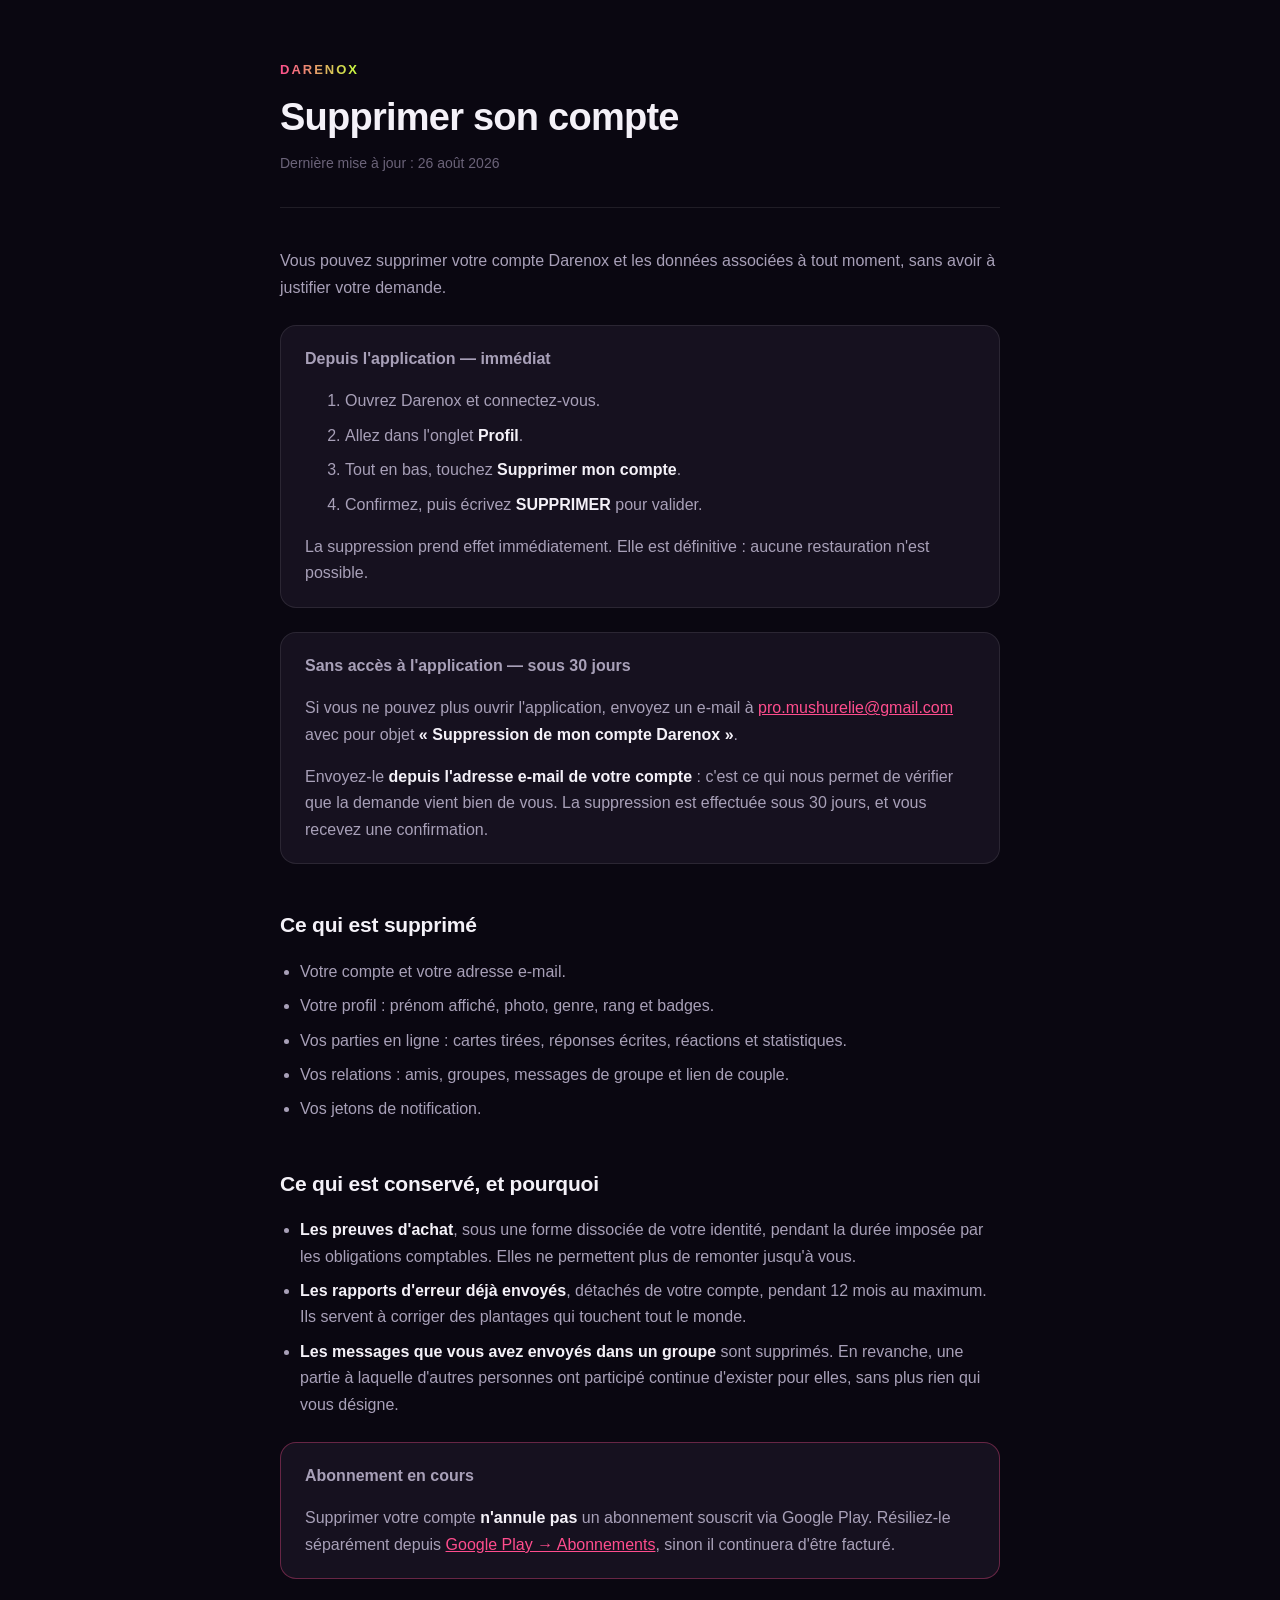
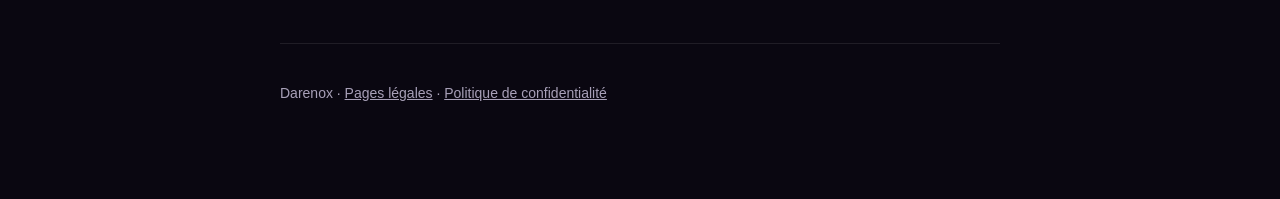
==== delete-account.html @ 3ef4f79b "Politique de confidentialité et suppression de compte" ====
<!doctype html>
<html lang="fr">
<head>
<meta charset="utf-8">
<meta name="viewport" content="width=device-width, initial-scale=1">
<title>Supprimer son compte — Darenox</title>
<link rel="stylesheet" href="_style.css">
</head>
<body>
<main>

<header>
  <span class="brand">Darenox</span>
  <h1>Supprimer son compte</h1>
  <p class="updated">Dernière mise à jour : 26 août 2026</p>
</header>

<p>
  Vous pouvez supprimer votre compte Darenox et les données associées à tout
  moment, sans avoir à justifier votre demande.
</p>

<div class="card">
  <h3 style="margin-top:0">Depuis l'application — immédiat</h3>
  <ol>
    <li>Ouvrez Darenox et connectez-vous.</li>
    <li>Allez dans l'onglet <strong>Profil</strong>.</li>
    <li>Tout en bas, touchez <strong>Supprimer mon compte</strong>.</li>
    <li>Confirmez, puis écrivez <strong>SUPPRIMER</strong> pour valider.</li>
  </ol>
  <p style="margin-bottom:0">
    La suppression prend effet immédiatement. Elle est définitive : aucune
    restauration n'est possible.
  </p>
</div>

<div class="card">
  <h3 style="margin-top:0">Sans accès à l'application — sous 30 jours</h3>
  <p>
    Si vous ne pouvez plus ouvrir l'application, envoyez un e-mail à
    <a href="mailto:pro.mushurelie@gmail.com?subject=Suppression%20de%20mon%20compte%20Darenox">pro.mushurelie@gmail.com</a>
    avec pour objet <strong>« Suppression de mon compte Darenox »</strong>.
  </p>
  <p style="margin-bottom:0">
    Envoyez-le <strong>depuis l'adresse e-mail de votre compte</strong> : c'est
    ce qui nous permet de vérifier que la demande vient bien de vous. La
    suppression est effectuée sous 30 jours, et vous recevez une confirmation.
  </p>
</div>

<h2>Ce qui est supprimé</h2>
<ul>
  <li>Votre compte et votre adresse e-mail.</li>
  <li>Votre profil : prénom affiché, photo, genre, rang et badges.</li>
  <li>
    Vos parties en ligne : cartes tirées, réponses écrites, réactions et
    statistiques.
  </li>
  <li>Vos relations : amis, groupes, messages de groupe et lien de couple.</li>
  <li>Vos jetons de notification.</li>
</ul>

<h2>Ce qui est conservé, et pourquoi</h2>
<ul>
  <li>
    <strong>Les preuves d'achat</strong>, sous une forme dissociée de votre
    identité, pendant la durée imposée par les obligations comptables. Elles ne
    permettent plus de remonter jusqu'à vous.
  </li>
  <li>
    <strong>Les rapports d'erreur déjà envoyés</strong>, détachés de votre
    compte, pendant 12 mois au maximum. Ils servent à corriger des plantages qui
    touchent tout le monde.
  </li>
  <li>
    <strong>Les messages que vous avez envoyés dans un groupe</strong> sont
    supprimés. En revanche, une partie à laquelle d'autres personnes ont
    participé continue d'exister pour elles, sans plus rien qui vous désigne.
  </li>
</ul>

<div class="card warn">
  <h3 style="margin-top:0">Abonnement en cours</h3>
  <p style="margin-bottom:0">
    Supprimer votre compte <strong>n'annule pas</strong> un abonnement souscrit
    via Google Play. Résiliez-le séparément depuis
    <a href="https://play.google.com/store/account/subscriptions" rel="noopener">Google Play → Abonnements</a>,
    sinon il continuera d'être facturé.
  </p>
</div>

<footer>
  <p>
    Darenox · <a href="index.html">Pages légales</a> ·
    <a href="privacy.html">Politique de confidentialité</a>
  </p>
</footer>

</main>
</body>
</html>
---- _style.css ----
/* Charte Darenox, réduite à ce qu'une page légale demande.
   Aucune ressource externe : ces pages doivent rester lisibles depuis
   n'importe où, y compris depuis un réseau qui bloque les CDN de polices. */

:root {
  --bg: #0a0711;
  --surface: #16111f;
  --line: rgba(255, 255, 255, 0.09);
  --text: #f4f1f8;
  --soft: #a8a0b8;
  --faint: #6b6379;
  --accent: #ff4d8d;
  --lime: #c6ff3d;
}

* { box-sizing: border-box; }

body {
  margin: 0;
  padding: 0 20px 80px;
  background: var(--bg);
  color: var(--text);
  font: 16px/1.65 -apple-system, BlinkMacSystemFont, "Segoe UI", Roboto, Helvetica, Arial, sans-serif;
  -webkit-text-size-adjust: 100%;
}

main { max-width: 720px; margin: 0 auto; }

header {
  padding: 56px 0 32px;
  border-bottom: 1px solid var(--line);
  margin-bottom: 40px;
}

.brand {
  display: inline-block;
  font-weight: 800;
  font-size: 13px;
  letter-spacing: 2px;
  text-transform: uppercase;
  background: linear-gradient(90deg, var(--accent), var(--lime));
  -webkit-background-clip: text;
  background-clip: text;
  color: transparent;
  margin-bottom: 16px;
}

h1 { font-size: clamp(28px, 6vw, 38px); line-height: 1.15; margin: 0 0 12px; letter-spacing: -0.02em; }
h2 { font-size: 21px; margin: 44px 0 12px; letter-spacing: -0.01em; }
h3 { font-size: 16px; margin: 28px 0 8px; color: var(--soft); }

.updated { color: var(--faint); font-size: 14px; margin: 0; }

p, li { color: var(--soft); }
strong { color: var(--text); font-weight: 600; }
a { color: var(--accent); }
a:hover { color: var(--lime); }

ul { padding-left: 20px; }
li { margin-bottom: 8px; }

table { width: 100%; border-collapse: collapse; margin: 20px 0; font-size: 15px; display: block; overflow-x: auto; }
th, td { text-align: left; padding: 12px 14px; border-bottom: 1px solid var(--line); vertical-align: top; }
th { color: var(--text); font-weight: 600; white-space: nowrap; }
td { color: var(--soft); }

.card {
  background: var(--surface);
  border: 1px solid var(--line);
  border-radius: 16px;
  padding: 20px 24px;
  margin: 24px 0;
}
.card.warn { border-color: rgba(255, 77, 141, 0.35); }

footer {
  margin-top: 64px;
  padding-top: 24px;
  border-top: 1px solid var(--line);
  color: var(--faint);
  font-size: 14px;
}
footer a { color: var(--soft); }
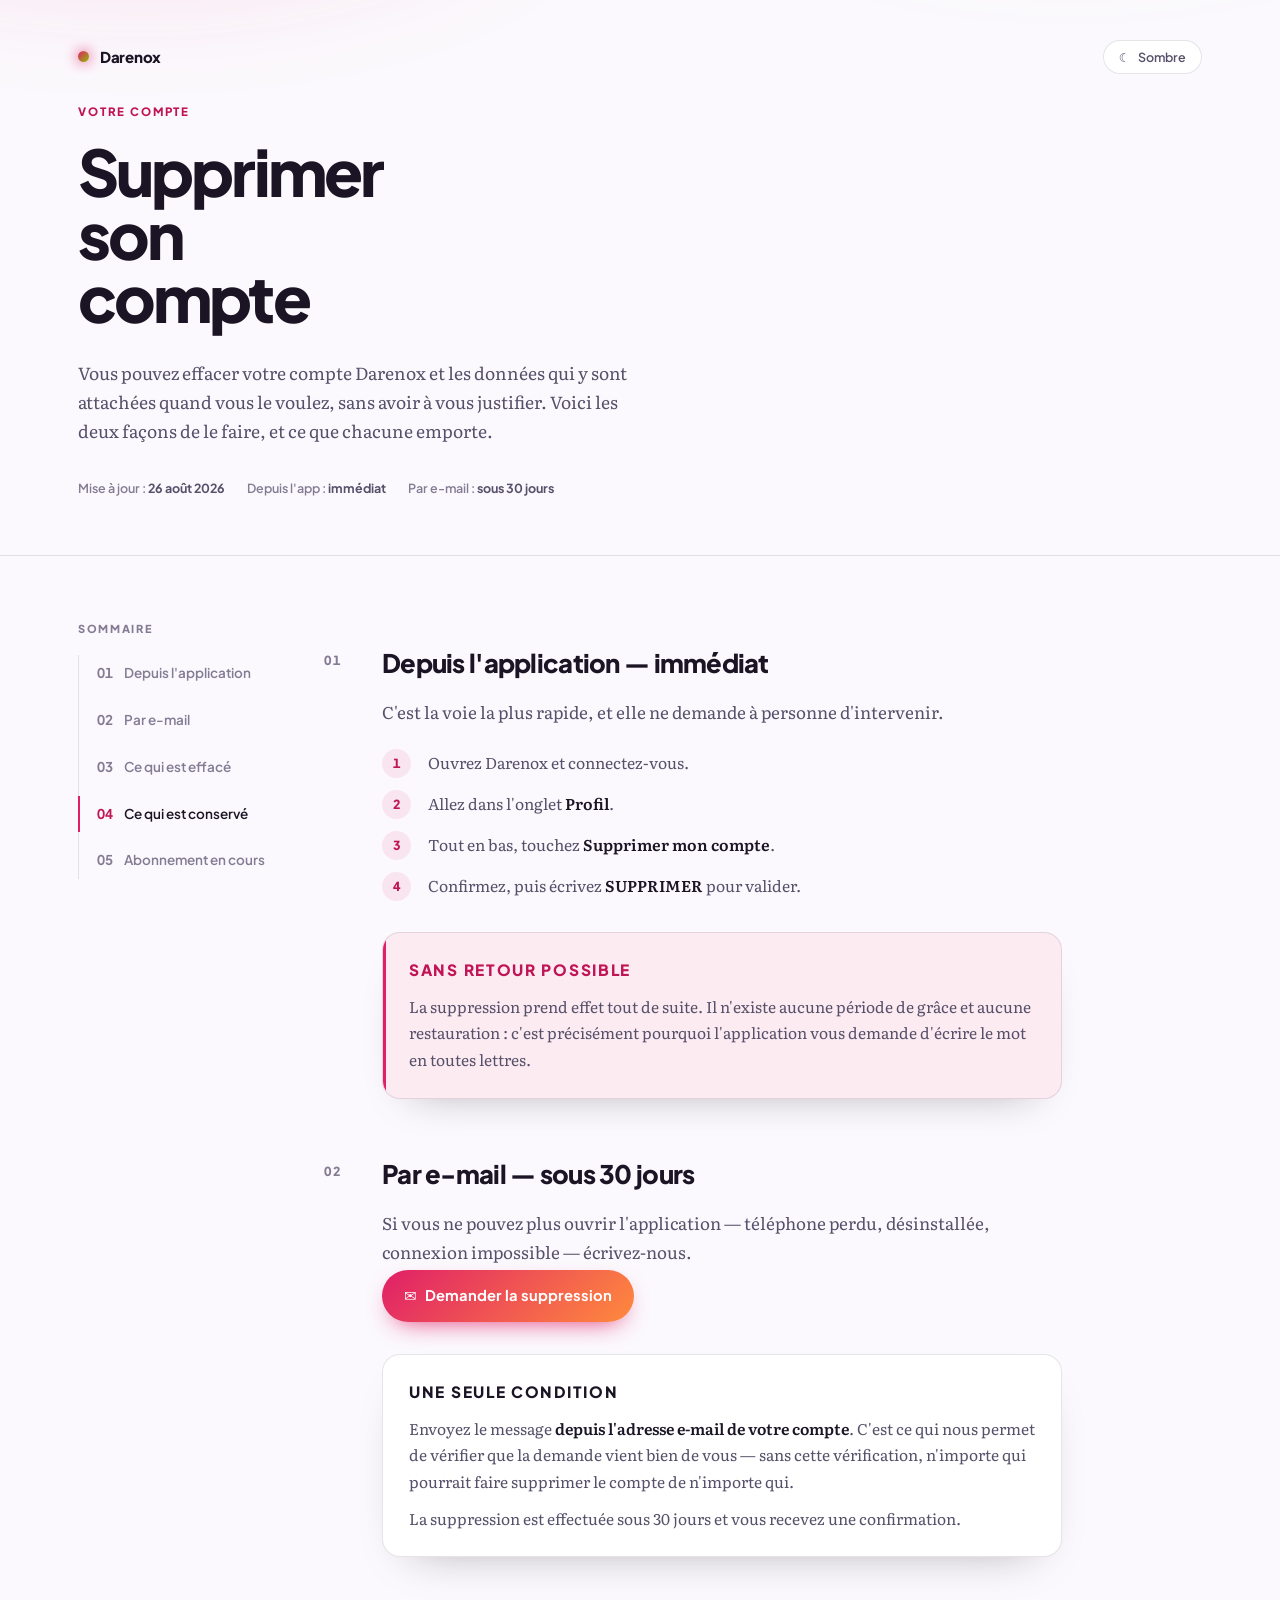
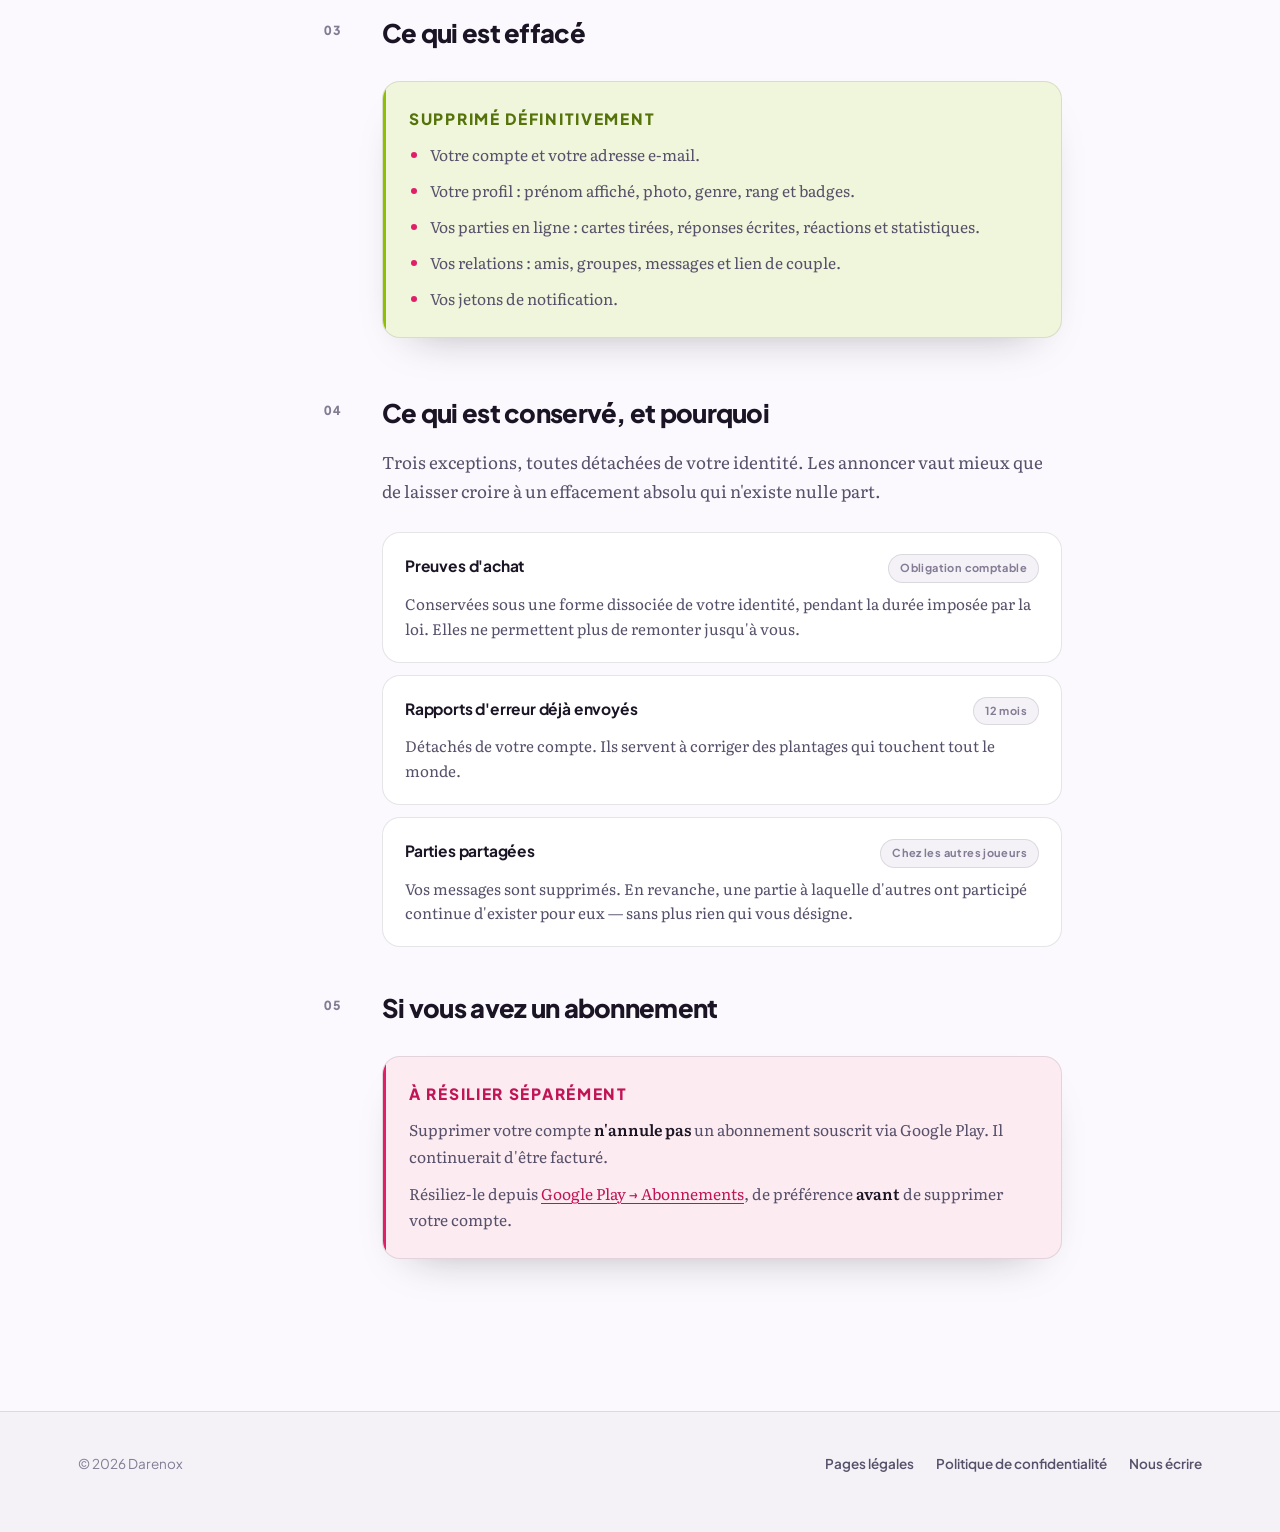
==== commit 35a0d3ea: "Refonte visuelle des pages légales" ====
--- a/delete-account.html
+++ b/delete-account.html
@@ -1,101 +1,222 @@
 <!doctype html>
-<html lang="fr">
+<html lang="fr" data-theme="dark">
 <head>
 <meta charset="utf-8">
 <meta name="viewport" content="width=device-width, initial-scale=1">
 <title>Supprimer son compte — Darenox</title>
+<meta name="description" content="Comment supprimer votre compte Darenox et les données associées, depuis l'application ou par e-mail.">
+<meta name="color-scheme" content="dark light">
+
+<link rel="preconnect" href="https://fonts.googleapis.com">
+<link rel="preconnect" href="https://fonts.gstatic.com" crossorigin>
+<link rel="stylesheet" href="https://fonts.googleapis.com/css2?family=Literata:ital,opsz,wght@0,7..72,400;0,7..72,600;1,7..72,400&family=Plus+Jakarta+Sans:wght@600;700;800&display=swap">
 <link rel="stylesheet" href="_style.css">
+
+<script>
+  try {
+    var t = localStorage.getItem('darenox-legal-theme');
+    document.documentElement.setAttribute(
+      'data-theme',
+      t === 'light' || t === 'dark'
+        ? t
+        : matchMedia('(prefers-color-scheme: light)').matches ? 'light' : 'dark'
+    );
+  } catch (e) {}
+</script>
 </head>
 <body>
-<main>
-
-<header>
-  <span class="brand">Darenox</span>
-  <h1>Supprimer son compte</h1>
-  <p class="updated">Dernière mise à jour : 26 août 2026</p>
+
+<a class="skip" href="#doc">Aller au contenu</a>
+<div class="progress" aria-hidden="true"><div class="progress__bar"></div></div>
+
+<header class="head">
+  <div class="head__aurora" aria-hidden="true"></div>
+  <div class="head__inner">
+
+    <div class="bar">
+      <a class="brand" href="index.html">
+        <span class="brand__dot" aria-hidden="true"></span>
+        Darenox
+      </a>
+      <button class="theme-toggle" type="button" hidden>
+        <span data-theme-icon aria-hidden="true">☾</span>
+        <span data-theme-label>Sombre</span>
+      </button>
+    </div>
+
+    <div class="title-block">
+      <span class="eyebrow">Votre compte</span>
+      <h1>Supprimer son compte</h1>
+    </div>
+
+    <p class="lede">
+      Vous pouvez effacer votre compte Darenox et les données qui y sont
+      attachées quand vous le voulez, sans avoir à vous justifier. Voici les
+      deux façons de le faire, et ce que chacune emporte.
+    </p>
+
+    <div class="stamp">
+      <span>Mise à jour&nbsp;: <b>26 août 2026</b></span>
+      <span>Depuis l'app&nbsp;: <b>immédiat</b></span>
+      <span>Par e-mail&nbsp;: <b>sous 30 jours</b></span>
+    </div>
+
+  </div>
 </header>
 
-<p>
-  Vous pouvez supprimer votre compte Darenox et les données associées à tout
-  moment, sans avoir à justifier votre demande.
-</p>
-
-<div class="card">
-  <h3 style="margin-top:0">Depuis l'application — immédiat</h3>
-  <ol>
-    <li>Ouvrez Darenox et connectez-vous.</li>
-    <li>Allez dans l'onglet <strong>Profil</strong>.</li>
-    <li>Tout en bas, touchez <strong>Supprimer mon compte</strong>.</li>
-    <li>Confirmez, puis écrivez <strong>SUPPRIMER</strong> pour valider.</li>
-  </ol>
-  <p style="margin-bottom:0">
-    La suppression prend effet immédiatement. Elle est définitive : aucune
-    restauration n'est possible.
-  </p>
+<div class="wrap">
+
+  <aside class="rail">
+    <details class="rail__box" open>
+      <summary>Sommaire</summary>
+      <p class="rail__label">Sommaire</p>
+      <ul class="rail__list">
+        <li><a href="#app"><span class="rail__num">01</span> Depuis l'application</a></li>
+        <li><a href="#email"><span class="rail__num">02</span> Par e-mail</a></li>
+        <li><a href="#efface"><span class="rail__num">03</span> Ce qui est effacé</a></li>
+        <li><a href="#conserve"><span class="rail__num">04</span> Ce qui est conservé</a></li>
+        <li><a href="#abonnement"><span class="rail__num">05</span> Abonnement en cours</a></li>
+      </ul>
+    </details>
+  </aside>
+
+  <main class="doc" id="doc">
+
+    <section id="app">
+      <h2><span class="num">01</span>Depuis l'application — immédiat</h2>
+      <p>C'est la voie la plus rapide, et elle ne demande à personne d'intervenir.</p>
+      <ol class="steps">
+        <li>Ouvrez Darenox et connectez-vous.</li>
+        <li>Allez dans l'onglet <strong>Profil</strong>.</li>
+        <li>Tout en bas, touchez <strong>Supprimer mon compte</strong>.</li>
+        <li>Confirmez, puis écrivez <strong>SUPPRIMER</strong> pour valider.</li>
+      </ol>
+      <div class="note note--warn">
+        <p class="note__title">Sans retour possible</p>
+        <p>
+          La suppression prend effet tout de suite. Il n'existe aucune période
+          de grâce et aucune restauration&nbsp;: c'est précisément pourquoi
+          l'application vous demande d'écrire le mot en toutes lettres.
+        </p>
+      </div>
+    </section>
+
+    <section id="email">
+      <h2><span class="num">02</span>Par e-mail — sous 30 jours</h2>
+      <p>
+        Si vous ne pouvez plus ouvrir l'application — téléphone perdu,
+        désinstallée, connexion impossible — écrivez-nous.
+      </p>
+      <p>
+        <a class="mailto" href="mailto:pro.mushurelie@gmail.com?subject=Suppression%20de%20mon%20compte%20Darenox">
+          <span aria-hidden="true">✉</span> Demander la suppression
+        </a>
+      </p>
+      <div class="note">
+        <p class="note__title">Une seule condition</p>
+        <p>
+          Envoyez le message <strong>depuis l'adresse e-mail de votre
+          compte</strong>. C'est ce qui nous permet de vérifier que la demande
+          vient bien de vous — sans cette vérification, n'importe qui pourrait
+          faire supprimer le compte de n'importe qui.
+        </p>
+        <p>
+          La suppression est effectuée sous 30&nbsp;jours et vous recevez une
+          confirmation.
+        </p>
+      </div>
+    </section>
+
+    <section id="efface">
+      <h2><span class="num">03</span>Ce qui est effacé</h2>
+      <div class="note note--do">
+        <p class="note__title">Supprimé définitivement</p>
+        <ul>
+          <li>Votre compte et votre adresse e-mail.</li>
+          <li>Votre profil&nbsp;: prénom affiché, photo, genre, rang et badges.</li>
+          <li>
+            Vos parties en ligne&nbsp;: cartes tirées, réponses écrites,
+            réactions et statistiques.
+          </li>
+          <li>Vos relations&nbsp;: amis, groupes, messages et lien de couple.</li>
+          <li>Vos jetons de notification.</li>
+        </ul>
+      </div>
+    </section>
+
+    <section id="conserve">
+      <h2><span class="num">04</span>Ce qui est conservé, et pourquoi</h2>
+      <p>
+        Trois exceptions, toutes détachées de votre identité. Les annoncer vaut
+        mieux que de laisser croire à un effacement absolu qui n'existe nulle
+        part.
+      </p>
+      <ul class="facts">
+        <li class="fact">
+          <div class="fact__head">
+            <span class="fact__name">Preuves d'achat</span>
+            <span class="pill">Obligation comptable</span>
+          </div>
+          <p class="fact__why">
+            Conservées sous une forme dissociée de votre identité, pendant la
+            durée imposée par la loi. Elles ne permettent plus de remonter
+            jusqu'à vous.
+          </p>
+        </li>
+        <li class="fact">
+          <div class="fact__head">
+            <span class="fact__name">Rapports d'erreur déjà envoyés</span>
+            <span class="pill">12 mois</span>
+          </div>
+          <p class="fact__why">
+            Détachés de votre compte. Ils servent à corriger des plantages qui
+            touchent tout le monde.
+          </p>
+        </li>
+        <li class="fact">
+          <div class="fact__head">
+            <span class="fact__name">Parties partagées</span>
+            <span class="pill">Chez les autres joueurs</span>
+          </div>
+          <p class="fact__why">
+            Vos messages sont supprimés. En revanche, une partie à laquelle
+            d'autres ont participé continue d'exister pour eux — sans plus rien
+            qui vous désigne.
+          </p>
+        </li>
+      </ul>
+    </section>
+
+    <section id="abonnement">
+      <h2><span class="num">05</span>Si vous avez un abonnement</h2>
+      <div class="note note--warn">
+        <p class="note__title">À résilier séparément</p>
+        <p>
+          Supprimer votre compte <strong>n'annule pas</strong> un abonnement
+          souscrit via Google Play. Il continuerait d'être facturé.
+        </p>
+        <p>
+          Résiliez-le depuis
+          <a href="https://play.google.com/store/account/subscriptions" rel="noopener">Google&nbsp;Play → Abonnements</a>,
+          de préférence <strong>avant</strong> de supprimer votre compte.
+        </p>
+      </div>
+    </section>
+
+  </main>
 </div>
 
-<div class="card">
-  <h3 style="margin-top:0">Sans accès à l'application — sous 30 jours</h3>
-  <p>
-    Si vous ne pouvez plus ouvrir l'application, envoyez un e-mail à
-    <a href="mailto:pro.mushurelie@gmail.com?subject=Suppression%20de%20mon%20compte%20Darenox">pro.mushurelie@gmail.com</a>
-    avec pour objet <strong>« Suppression de mon compte Darenox »</strong>.
-  </p>
-  <p style="margin-bottom:0">
-    Envoyez-le <strong>depuis l'adresse e-mail de votre compte</strong> : c'est
-    ce qui nous permet de vérifier que la demande vient bien de vous. La
-    suppression est effectuée sous 30 jours, et vous recevez une confirmation.
-  </p>
-</div>
-
-<h2>Ce qui est supprimé</h2>
-<ul>
-  <li>Votre compte et votre adresse e-mail.</li>
-  <li>Votre profil : prénom affiché, photo, genre, rang et badges.</li>
-  <li>
-    Vos parties en ligne : cartes tirées, réponses écrites, réactions et
-    statistiques.
-  </li>
-  <li>Vos relations : amis, groupes, messages de groupe et lien de couple.</li>
-  <li>Vos jetons de notification.</li>
-</ul>
-
-<h2>Ce qui est conservé, et pourquoi</h2>
-<ul>
-  <li>
-    <strong>Les preuves d'achat</strong>, sous une forme dissociée de votre
-    identité, pendant la durée imposée par les obligations comptables. Elles ne
-    permettent plus de remonter jusqu'à vous.
-  </li>
-  <li>
-    <strong>Les rapports d'erreur déjà envoyés</strong>, détachés de votre
-    compte, pendant 12 mois au maximum. Ils servent à corriger des plantages qui
-    touchent tout le monde.
-  </li>
-  <li>
-    <strong>Les messages que vous avez envoyés dans un groupe</strong> sont
-    supprimés. En revanche, une partie à laquelle d'autres personnes ont
-    participé continue d'exister pour elles, sans plus rien qui vous désigne.
-  </li>
-</ul>
-
-<div class="card warn">
-  <h3 style="margin-top:0">Abonnement en cours</h3>
-  <p style="margin-bottom:0">
-    Supprimer votre compte <strong>n'annule pas</strong> un abonnement souscrit
-    via Google Play. Résiliez-le séparément depuis
-    <a href="https://play.google.com/store/account/subscriptions" rel="noopener">Google Play → Abonnements</a>,
-    sinon il continuera d'être facturé.
-  </p>
-</div>
-
-<footer>
-  <p>
-    Darenox · <a href="index.html">Pages légales</a> ·
-    <a href="privacy.html">Politique de confidentialité</a>
-  </p>
+<footer class="foot">
+  <div class="foot__inner">
+    <span>© 2026 Darenox</span>
+    <nav>
+      <a href="index.html">Pages légales</a>
+      <a href="privacy.html">Politique de confidentialité</a>
+      <a href="mailto:pro.mushurelie@gmail.com">Nous écrire</a>
+    </nav>
+  </div>
 </footer>
 
-</main>
+<script src="_app.js" defer></script>
 </body>
 </html>
--- a/_style.css
+++ b/_style.css
@@ -1,83 +1,954 @@
-/* Charte Darenox, réduite à ce qu'une page légale demande.
-   Aucune ressource externe : ces pages doivent rester lisibles depuis
-   n'importe où, y compris depuis un réseau qui bloque les CDN de polices. */
+/* ═══════════════════════════════════════════════════════════════════════════
+   Darenox — pages légales
+   ═══════════════════════════════════════════════════════════════════════════
+
+   Les valeurs viennent de `src/lib/theme.ts` : ces pages doivent se lire comme
+   un prolongement de l'application, pas comme un document administratif posé à
+   côté. Toute couleur ajoutée ici sans exister là-bas est une dérive.
+
+   Parti pris de composition : un serif pour le texte courant, la police de
+   l'app pour tout le reste. Une politique de confidentialité qui aurait
+   l'allure d'une affiche de soirée inspirerait exactement la méfiance qu'elle
+   est censée dissiper ; le serif installe le registre du document, le sans
+   garde le lien avec la marque.
+   ═════════════════════════════════════════════════════════════════════════ */
+
+/* ─────────────────────────────  JETONS  ──────────────────────────────────
+   Darenox est une application sombre par nature. Le thème sombre est donc
+   défini sur `:root` — c'est l'état par défaut, pas une variante — et le thème
+   clair vient le remplacer. Un document légal se lit aussi en plein jour,
+   s'imprime et se transmet : lui refuser un thème clair serait un choix de
+   marque payé par le lecteur. */
 
 :root {
+  color-scheme: dark;
+
   --bg: #0a0711;
   --surface: #16111f;
-  --line: rgba(255, 255, 255, 0.09);
+  --sunken: #0e0a16;
+
+  --line: rgba(255, 255, 255, 0.08);
+  --line-strong: rgba(255, 255, 255, 0.16);
+
   --text: #f4f1f8;
   --soft: #a8a0b8;
   --faint: #6b6379;
-  --accent: #ff4d8d;
-  --lime: #c6ff3d;
-}
-
-* { box-sizing: border-box; }
+
+  /* `-graphic` sert aux traits et aux fonds, `-ink` au texte : sur fond clair,
+     le lime décoratif devient illisible et doit être assombri. Séparer les deux
+     rôles évite d'avoir à choisir entre une couleur juste et un texte lisible. */
+  --accent-graphic: #ff4d8d;
+  --accent-ink: #ff7fac;
+  --accent-wash: rgba(255, 77, 141, 0.13);
+
+  --lime-graphic: #c6ff3d;
+  --lime-ink: #c6ff3d;
+  --lime-wash: rgba(198, 255, 61, 0.11);
+
+  --shadow: 0 24px 60px -32px rgba(0, 0, 0, 0.9);
+  --aurora: 0.5;
+
+  --measure: 68ch;
+  --radius: 18px;
+  --radius-sm: 11px;
+
+  --sans: "Plus Jakarta Sans", ui-sans-serif, system-ui, -apple-system, "Segoe UI", sans-serif;
+  --serif: Literata, ui-serif, Georgia, "Times New Roman", serif;
+}
+
+@media (prefers-color-scheme: light) {
+  :root:not([data-theme="dark"]) {
+    color-scheme: light;
+
+    /* Le blanc est écarté au profit d'un blanc très légèrement violacé : c'est
+       le même biais de teinte que le fond sombre, ce qui fait tenir les deux
+       thèmes comme un seul système plutôt que comme deux palettes voisines. */
+    --bg: #fbf9fd;
+    --surface: #ffffff;
+    --sunken: #f4f1f7;
+
+    --line: rgba(26, 20, 36, 0.11);
+    --line-strong: rgba(26, 20, 36, 0.22);
+
+    --text: #1a1424;
+    --soft: #57506a;
+    --faint: #837c94;
+
+    --accent-graphic: #e01f68;
+    --accent-ink: #c11455;
+    --accent-wash: rgba(224, 31, 104, 0.09);
+
+    --lime-graphic: #8fbf00;
+    --lime-ink: #55730a;
+    --lime-wash: rgba(143, 191, 0, 0.14);
+
+    --shadow: 0 20px 44px -30px rgba(26, 20, 36, 0.4);
+    --aurora: 0.28;
+  }
+}
+
+:root[data-theme="light"] {
+  color-scheme: light;
+
+  --bg: #fbf9fd;
+  --surface: #ffffff;
+  --sunken: #f4f1f7;
+
+  --line: rgba(26, 20, 36, 0.11);
+  --line-strong: rgba(26, 20, 36, 0.22);
+
+  --text: #1a1424;
+  --soft: #57506a;
+  --faint: #837c94;
+
+  --accent-graphic: #e01f68;
+  --accent-ink: #c11455;
+  --accent-wash: rgba(224, 31, 104, 0.09);
+
+  --lime-graphic: #8fbf00;
+  --lime-ink: #55730a;
+  --lime-wash: rgba(143, 191, 0, 0.14);
+
+  --shadow: 0 20px 44px -30px rgba(26, 20, 36, 0.4);
+  --aurora: 0.28;
+}
+
+/* ────────────────────────────  FONDATIONS  ───────────────────────────── */
+
+*,
+*::before,
+*::after {
+  box-sizing: border-box;
+}
+
+html {
+  scroll-behavior: smooth;
+  /* Sans cette réserve, un lien d'ancre place le titre visé sous la barre de
+     progression, collé au bord — on croit avoir raté la cible. */
+  scroll-padding-top: 88px;
+}
 
 body {
   margin: 0;
-  padding: 0 20px 80px;
+  /* Le fond est peint explicitement : sans ça, la page emprunte celui de son
+     hôte et le texte d'un thème se retrouve sur le fond de l'autre. */
   background: var(--bg);
   color: var(--text);
-  font: 16px/1.65 -apple-system, BlinkMacSystemFont, "Segoe UI", Roboto, Helvetica, Arial, sans-serif;
-  -webkit-text-size-adjust: 100%;
-}
-
-main { max-width: 720px; margin: 0 auto; }
-
-header {
-  padding: 56px 0 32px;
+  font-family: var(--serif);
+  font-size: 17px;
+  line-height: 1.72;
+  font-optical-sizing: auto;
+  -webkit-font-smoothing: antialiased;
+  text-rendering: optimizeLegibility;
+}
+
+@media (prefers-reduced-motion: reduce) {
+  html {
+    scroll-behavior: auto;
+  }
+  *,
+  *::before,
+  *::after {
+    animation-duration: 0.01ms !important;
+    animation-iteration-count: 1 !important;
+    transition-duration: 0.01ms !important;
+  }
+}
+
+/* Un contour visible au clavier, jamais à la souris. */
+:focus-visible {
+  outline: 2px solid var(--accent-graphic);
+  outline-offset: 3px;
+  border-radius: 4px;
+}
+
+::selection {
+  background: var(--accent-wash);
+  color: var(--text);
+}
+
+.skip {
+  position: absolute;
+  left: -9999px;
+  top: 12px;
+  z-index: 100;
+  padding: 12px 20px;
+  background: var(--surface);
+  border: 1px solid var(--line-strong);
+  border-radius: var(--radius-sm);
+  color: var(--text);
+  font-family: var(--sans);
+  font-size: 14px;
+  font-weight: 600;
+  text-decoration: none;
+}
+.skip:focus {
+  left: 20px;
+}
+
+/* ───────────────────────  BARRE DE PROGRESSION  ──────────────────────────
+   Un document légal se parcourt autant qu'il se lit. Savoir combien il en
+   reste change la façon dont on l'aborde : c'est la seule information que la
+   page ajoute vraiment au texte. C'est aussi le seul endroit où le dégradé de
+   marque apparaît à pleine intensité. */
+
+.progress {
+  position: fixed;
+  inset: 0 0 auto;
+  height: 2px;
+  z-index: 60;
+  background: transparent;
+  pointer-events: none;
+}
+.progress__bar {
+  height: 100%;
+  width: 0;
+  background: linear-gradient(90deg, var(--accent-graphic), var(--lime-graphic));
+  transition: width 0.12s linear;
+}
+
+/* ──────────────────────────────  EN-TÊTE  ────────────────────────────────
+   L'unique flourish de la page, et il est confiné ici : deux halos qui dérivent
+   lentement derrière le titre. Au-delà de l'en-tête, plus rien ne bouge — un
+   texte qu'on doit lire attentivement ne supporte pas l'ambiance. */
+
+.head {
+  position: relative;
+  overflow: hidden;
   border-bottom: 1px solid var(--line);
-  margin-bottom: 40px;
+  isolation: isolate;
+}
+
+.head__aurora {
+  position: absolute;
+  inset: -60% -20% auto;
+  height: 420px;
+  z-index: -1;
+  opacity: var(--aurora);
+  pointer-events: none;
+  background:
+    radial-gradient(38% 55% at 22% 42%, var(--accent-graphic) 0%, transparent 68%),
+    radial-gradient(32% 48% at 74% 30%, var(--lime-graphic) 0%, transparent 66%);
+  filter: blur(72px);
+  animation: drift 26s ease-in-out infinite alternate;
+}
+
+@keyframes drift {
+  from {
+    transform: translate3d(-4%, 0, 0) scale(1);
+  }
+  to {
+    transform: translate3d(5%, 5%, 0) scale(1.12);
+  }
+}
+
+.head__inner {
+  max-width: 1180px;
+  margin: 0 auto;
+  padding: 40px 28px 56px;
+  display: flex;
+  flex-direction: column;
+  gap: 28px;
+}
+
+.bar {
+  display: flex;
+  align-items: center;
+  justify-content: space-between;
+  gap: 20px;
 }
 
 .brand {
-  display: inline-block;
+  display: inline-flex;
+  align-items: center;
+  gap: 11px;
+  font-family: var(--sans);
+  font-size: 15px;
   font-weight: 800;
-  font-size: 13px;
-  letter-spacing: 2px;
-  text-transform: uppercase;
-  background: linear-gradient(90deg, var(--accent), var(--lime));
-  -webkit-background-clip: text;
-  background-clip: text;
-  color: transparent;
-  margin-bottom: 16px;
-}
-
-h1 { font-size: clamp(28px, 6vw, 38px); line-height: 1.15; margin: 0 0 12px; letter-spacing: -0.02em; }
-h2 { font-size: 21px; margin: 44px 0 12px; letter-spacing: -0.01em; }
-h3 { font-size: 16px; margin: 28px 0 8px; color: var(--soft); }
-
-.updated { color: var(--faint); font-size: 14px; margin: 0; }
-
-p, li { color: var(--soft); }
-strong { color: var(--text); font-weight: 600; }
-a { color: var(--accent); }
-a:hover { color: var(--lime); }
-
-ul { padding-left: 20px; }
-li { margin-bottom: 8px; }
-
-table { width: 100%; border-collapse: collapse; margin: 20px 0; font-size: 15px; display: block; overflow-x: auto; }
-th, td { text-align: left; padding: 12px 14px; border-bottom: 1px solid var(--line); vertical-align: top; }
-th { color: var(--text); font-weight: 600; white-space: nowrap; }
-td { color: var(--soft); }
-
-.card {
+  letter-spacing: -0.02em;
+  color: var(--text);
+  text-decoration: none;
+}
+.brand__dot {
+  width: 11px;
+  height: 11px;
+  border-radius: 999px;
+  background: linear-gradient(135deg, var(--accent-graphic), var(--lime-graphic));
+  box-shadow: 0 0 14px var(--accent-graphic);
+}
+
+.theme-toggle {
+  display: inline-flex;
+  align-items: center;
+  gap: 8px;
+  padding: 8px 15px;
   background: var(--surface);
   border: 1px solid var(--line);
-  border-radius: 16px;
-  padding: 20px 24px;
-  margin: 24px 0;
-}
-.card.warn { border-color: rgba(255, 77, 141, 0.35); }
-
-footer {
-  margin-top: 64px;
-  padding-top: 24px;
+  border-radius: 999px;
+  color: var(--soft);
+  font-family: var(--sans);
+  font-size: 12.5px;
+  font-weight: 600;
+  cursor: pointer;
+  transition: color 0.18s, border-color 0.18s;
+}
+.theme-toggle:hover {
+  color: var(--text);
+  border-color: var(--line-strong);
+}
+
+.title-block {
+  display: flex;
+  flex-direction: column;
+  gap: 18px;
+  max-width: 22ch;
+}
+
+.eyebrow {
+  font-family: var(--sans);
+  font-size: 11.5px;
+  font-weight: 800;
+  letter-spacing: 0.16em;
+  text-transform: uppercase;
+  color: var(--accent-ink);
+}
+
+h1 {
+  margin: 0;
+  font-family: var(--sans);
+  font-size: clamp(2.35rem, 6.4vw, 4rem);
+  font-weight: 800;
+  line-height: 0.99;
+  letter-spacing: -0.045em;
+  text-wrap: balance;
+  color: var(--text);
+}
+
+.lede {
+  max-width: 58ch;
+  margin: 0;
+  font-size: 1.09rem;
+  line-height: 1.68;
+  color: var(--soft);
+}
+
+.stamp {
+  display: flex;
+  flex-wrap: wrap;
+  gap: 10px 22px;
+  padding-top: 4px;
+  font-family: var(--sans);
+  font-size: 12.5px;
+  font-weight: 600;
+  color: var(--faint);
+}
+.stamp b {
+  color: var(--soft);
+  font-weight: 700;
+}
+
+/* ──────────────────────────────  LAYOUT  ─────────────────────────────── */
+
+.wrap {
+  max-width: 1180px;
+  margin: 0 auto;
+  padding: 0 28px 120px;
+  display: grid;
+  grid-template-columns: 232px minmax(0, 1fr);
+  gap: 72px;
+  align-items: start;
+}
+
+/* Les pages sans sommaire — l'accueil — ne doivent pas laisser la première
+   colonne vide, ce qui décalerait tout le contenu vers la droite. */
+.wrap--solo {
+  grid-template-columns: minmax(0, 1fr);
+  max-width: 780px;
+  gap: 0;
+}
+
+/* ───────────────────────────────  RAIL  ──────────────────────────────── */
+
+.rail {
+  position: sticky;
+  top: 40px;
+  padding-top: 64px;
+  font-family: var(--sans);
+}
+
+/* Sur grand écran le sommaire est toujours déployé : le résumé de l'accordéon
+   n'a rien à y faire, et `_app.js` force l'ouverture pour couvrir le cas d'un
+   téléphone replié puis élargi. */
+.rail__box > summary {
+  display: none;
+}
+
+.rail__label {
+  margin: 0 0 16px;
+  font-size: 11px;
+  font-weight: 800;
+  letter-spacing: 0.15em;
+  text-transform: uppercase;
+  color: var(--faint);
+}
+
+.rail__list {
+  list-style: none;
+  margin: 0;
+  padding: 0;
+  display: flex;
+  flex-direction: column;
+  /* Le filet vertical tient lieu de repère de position : le segment actif s'y
+     détache, ce qui situe la lecture sans avoir à relire les intitulés. */
+  border-left: 1px solid var(--line);
+}
+
+.rail__list a {
+  display: flex;
+  gap: 11px;
+  padding: 9px 0 9px 17px;
+  margin-left: -1px;
+  border-left: 2px solid transparent;
+  color: var(--faint);
+  font-size: 13.5px;
+  font-weight: 600;
+  line-height: 1.38;
+  text-decoration: none;
+  transition: color 0.18s, border-color 0.18s;
+}
+.rail__list a:hover {
+  color: var(--text);
+}
+.rail__list a[aria-current="true"] {
+  color: var(--text);
+  border-left-color: var(--accent-graphic);
+}
+.rail__num {
+  color: var(--faint);
+  font-variant-numeric: tabular-nums;
+  font-weight: 700;
+}
+.rail__list a[aria-current="true"] .rail__num {
+  color: var(--accent-ink);
+}
+
+/* ─────────────────────────────  ARTICLE  ─────────────────────────────── */
+
+.doc {
+  padding-top: 64px;
+  max-width: var(--measure);
+  min-width: 0;
+}
+
+.doc > * + * {
+  margin-top: 1.05em;
+}
+
+section {
+  padding-top: 28px;
+  scroll-margin-top: 88px;
+}
+section + section {
+  margin-top: 56px;
+}
+
+/* Le numéro est posé dans la marge plutôt qu'en préfixe du titre : le titre
+   garde son alignement avec le texte, et la numérotation redevient ce qu'elle
+   est — un repère de citation, pas un ornement. */
+h2 {
+  position: relative;
+  margin: 0 0 18px;
+  font-family: var(--sans);
+  font-size: clamp(1.32rem, 2.6vw, 1.6rem);
+  font-weight: 800;
+  line-height: 1.2;
+  letter-spacing: -0.028em;
+  text-wrap: balance;
+  color: var(--text);
+}
+h2 .num {
+  display: block;
+  margin-bottom: 7px;
+  font-size: 0.72rem;
+  font-weight: 800;
+  letter-spacing: 0.15em;
+  color: var(--accent-ink);
+  font-variant-numeric: tabular-nums;
+}
+
+@media (min-width: 1100px) {
+  h2 .num {
+    position: absolute;
+    left: -58px;
+    top: 0.42em;
+    margin: 0;
+    font-size: 0.78rem;
+    color: var(--faint);
+  }
+}
+
+h3 {
+  margin: 2.1em 0 0.55em;
+  font-family: var(--sans);
+  font-size: 1rem;
+  font-weight: 700;
+  letter-spacing: -0.012em;
+  color: var(--text);
+}
+
+/* Ancre discrète : indispensable pour renvoyer quelqu'un à un article précis,
+   mais invisible tant qu'on ne survole pas le titre. */
+.anchor {
+  margin-left: 9px;
+  color: var(--faint);
+  font-family: var(--sans);
+  font-weight: 700;
+  text-decoration: none;
+  opacity: 0;
+  transition: opacity 0.16s;
+}
+h2:hover .anchor,
+h3:hover .anchor,
+.anchor:focus-visible {
+  opacity: 1;
+}
+
+p {
+  margin: 0;
+  color: var(--soft);
+}
+
+strong {
+  color: var(--text);
+  font-weight: 600;
+}
+
+a {
+  color: var(--accent-ink);
+  text-decoration-thickness: 1px;
+  text-underline-offset: 3px;
+  transition: color 0.16s;
+}
+a:hover {
+  color: var(--text);
+}
+
+ul,
+ol {
+  margin: 0;
+  padding-left: 1.35em;
+  display: flex;
+  flex-direction: column;
+  gap: 0.6em;
+  color: var(--soft);
+}
+li::marker {
+  color: var(--accent-graphic);
+}
+ol li::marker {
+  color: var(--faint);
+  font-family: var(--sans);
+  font-weight: 700;
+  font-variant-numeric: tabular-nums;
+}
+
+/* ──────────────────────────  FICHES DE DONNÉES  ──────────────────────────
+   Un tableau à trois colonnes devient illisible sur un téléphone, et c'est là
+   que la majorité des gens ouvriront cette page. Chaque donnée collectée est
+   donc une fiche : le libellé, la raison, et la base légale en pastille.
+   L'information tabulaire est conservée, la mise en page ne l'est pas. */
+
+.facts {
+  list-style: none;
+  margin: 1.6em 0 0;
+  padding: 0;
+  display: grid;
+  gap: 12px;
+}
+
+.fact {
+  display: grid;
+  gap: 9px;
+  padding: 20px 22px;
+  background: var(--surface);
+  border: 1px solid var(--line);
+  border-radius: var(--radius);
+  transition: border-color 0.18s;
+}
+.fact:hover {
+  border-color: var(--line-strong);
+}
+
+.fact__head {
+  display: flex;
+  flex-wrap: wrap;
+  align-items: baseline;
+  justify-content: space-between;
+  gap: 10px;
+}
+
+.fact__name {
+  font-family: var(--sans);
+  font-size: 0.97rem;
+  font-weight: 700;
+  letter-spacing: -0.012em;
+  color: var(--text);
+}
+
+.fact__why {
+  margin: 0;
+  font-size: 0.95rem;
+  line-height: 1.62;
+  color: var(--soft);
+}
+
+.pill {
+  flex: none;
+  padding: 4px 11px;
+  border-radius: 999px;
+  background: var(--sunken);
+  border: 1px solid var(--line);
+  font-family: var(--sans);
+  font-size: 11px;
+  font-weight: 700;
+  letter-spacing: 0.035em;
+  color: var(--faint);
+  white-space: nowrap;
+}
+.pill--consent {
+  background: var(--accent-wash);
+  border-color: transparent;
+  color: var(--accent-ink);
+}
+
+/* ────────────────────────────  ENCADRÉS  ─────────────────────────────── */
+
+.note {
+  display: grid;
+  gap: 10px;
+  margin: 1.9em 0;
+  padding: 24px 26px;
+  background: var(--surface);
+  border: 1px solid var(--line);
+  border-radius: var(--radius);
+  box-shadow: var(--shadow);
+}
+
+/* Le filet coloré est porté par un pseudo-élément plutôt que par une bordure :
+   une `border-left` décalerait le contenu de la carte par rapport aux autres. */
+.note--warn,
+.note--do {
+  position: relative;
+  overflow: hidden;
+}
+.note--warn::before,
+.note--do::before {
+  content: "";
+  position: absolute;
+  inset: 0 auto 0 0;
+  width: 3px;
+}
+/* Le lavis est composité par-dessus la surface plutôt que de la remplacer :
+   la teinte reste translucide, donc juste dans les deux thèmes, sans avoir à
+   calculer deux couleurs opaques. */
+.note--warn {
+  background: linear-gradient(var(--accent-wash), var(--accent-wash)), var(--surface);
+}
+.note--do {
+  background: linear-gradient(var(--lime-wash), var(--lime-wash)), var(--surface);
+}
+.note--warn::before {
+  background: var(--accent-graphic);
+}
+.note--do::before {
+  background: var(--lime-graphic);
+}
+
+.note__title {
+  margin: 0;
+  font-family: var(--sans);
+  font-size: 0.83rem;
+  font-weight: 800;
+  letter-spacing: 0.11em;
+  text-transform: uppercase;
+  color: var(--text);
+}
+.note--warn .note__title {
+  color: var(--accent-ink);
+}
+.note--do .note__title {
+  color: var(--lime-ink);
+}
+.note p,
+.note ul,
+.note ol {
+  font-size: 0.97rem;
+}
+
+/* ───────────────────────────  LISTE DE LIENS  ────────────────────────── */
+
+.cards {
+  list-style: none;
+  margin: 40px 0 0;
+  padding: 0;
+  display: grid;
+  gap: 14px;
+}
+
+.card {
+  display: grid;
+  gap: 8px;
+  padding: 26px 28px;
+  background: var(--surface);
+  border: 1px solid var(--line);
+  border-radius: var(--radius);
+  text-decoration: none;
+  transition: border-color 0.2s, transform 0.2s;
+}
+.card:hover {
+  border-color: var(--line-strong);
+  transform: translateY(-2px);
+}
+.card__title {
+  display: flex;
+  align-items: center;
+  gap: 10px;
+  font-family: var(--sans);
+  font-size: 1.09rem;
+  font-weight: 800;
+  letter-spacing: -0.022em;
+  color: var(--text);
+}
+.card__arrow {
+  color: var(--accent-ink);
+  transition: transform 0.2s;
+}
+.card:hover .card__arrow {
+  transform: translateX(4px);
+}
+.card p {
+  margin: 0;
+  font-size: 0.97rem;
+}
+
+/* ─────────────────────────────  ÉTAPES  ──────────────────────────────── */
+
+.steps {
+  counter-reset: step;
+  list-style: none;
+  margin: 1.4em 0 0;
+  padding: 0;
+  display: grid;
+  gap: 14px;
+}
+.steps li {
+  position: relative;
+  padding-left: 46px;
+  font-size: 0.98rem;
+  color: var(--soft);
+}
+.steps li::before {
+  counter-increment: step;
+  content: counter(step);
+  position: absolute;
+  left: 0;
+  top: -1px;
+  display: grid;
+  place-items: center;
+  width: 29px;
+  height: 29px;
+  border-radius: 999px;
+  background: var(--accent-wash);
+  color: var(--accent-ink);
+  font-family: var(--sans);
+  font-size: 12.5px;
+  font-weight: 800;
+  font-variant-numeric: tabular-nums;
+}
+
+/* ──────────────────────  BOUTON DE CONTACT  ──────────────────────────── */
+
+.mailto {
+  display: inline-flex;
+  align-items: center;
+  gap: 9px;
+  margin-top: 4px;
+  padding: 13px 22px;
+  background: linear-gradient(135deg, var(--accent-graphic), #ff8a3d);
+  border-radius: 999px;
+  color: #fff;
+  font-family: var(--sans);
+  font-size: 0.92rem;
+  font-weight: 700;
+  text-decoration: none;
+  box-shadow: 0 10px 26px -12px var(--accent-graphic);
+  transition: transform 0.18s, box-shadow 0.18s;
+}
+.mailto:hover {
+  transform: translateY(-1px);
+  color: #fff;
+  box-shadow: 0 15px 32px -12px var(--accent-graphic);
+}
+
+/* ──────────────────────────────  PIED  ───────────────────────────────── */
+
+.foot {
   border-top: 1px solid var(--line);
+  background: var(--sunken);
+}
+.foot__inner {
+  max-width: 1180px;
+  margin: 0 auto;
+  padding: 40px 28px 56px;
+  display: flex;
+  flex-wrap: wrap;
+  align-items: center;
+  justify-content: space-between;
+  gap: 18px;
+  font-family: var(--sans);
+  font-size: 13.5px;
   color: var(--faint);
-  font-size: 14px;
-}
-footer a { color: var(--soft); }
+}
+.foot nav {
+  display: flex;
+  flex-wrap: wrap;
+  gap: 22px;
+}
+.foot a {
+  color: var(--soft);
+  font-weight: 600;
+  text-decoration: none;
+}
+.foot a:hover {
+  color: var(--text);
+}
+
+/* ─────────────────────────────  ADAPTATIF  ───────────────────────────── */
+
+@media (max-width: 940px) {
+  .wrap {
+    grid-template-columns: minmax(0, 1fr);
+    gap: 0;
+    padding-bottom: 80px;
+  }
+  .rail {
+    position: static;
+    padding-top: 44px;
+  }
+  /* Replié en accordéon : sur un écran étroit, un sommaire déployé repousse le
+     texte sous la ligne de flottaison alors qu'il est censé y donner accès. */
+  .rail__box {
+    border: 1px solid var(--line);
+    border-radius: var(--radius);
+    background: var(--surface);
+    padding: 6px 20px;
+  }
+  .rail__box > summary {
+    display: block;
+    cursor: pointer;
+    padding: 14px 0;
+    font-size: 12px;
+    font-weight: 800;
+    letter-spacing: 0.14em;
+    text-transform: uppercase;
+    color: var(--faint);
+    list-style: none;
+  }
+  .rail__box > summary::-webkit-details-marker {
+    display: none;
+  }
+  .rail__box[open] > summary {
+    border-bottom: 1px solid var(--line);
+    margin-bottom: 8px;
+  }
+  .rail__label {
+    display: none;
+  }
+  .rail__list {
+    padding-bottom: 12px;
+  }
+  .doc {
+    padding-top: 40px;
+  }
+}
+
+@media (max-width: 560px) {
+  body {
+    font-size: 16px;
+  }
+  .head__inner,
+  .wrap,
+  .foot__inner {
+    padding-left: 20px;
+    padding-right: 20px;
+  }
+  .fact,
+  .note,
+  .card {
+    padding-left: 18px;
+    padding-right: 18px;
+  }
+  .foot__inner {
+    flex-direction: column;
+    align-items: flex-start;
+  }
+}
+
+/* ─────────────────────────────  IMPRESSION  ──────────────────────────────
+   Une politique de confidentialité finit régulièrement sur papier — dossier,
+   archive, transmission à un tiers. Imprimer la version sombre gâcherait une
+   cartouche pour un résultat illisible. */
+
+@media print {
+  :root {
+    --bg: #fff;
+    --surface: #fff;
+    --sunken: #fff;
+    --text: #000;
+    --soft: #222;
+    --faint: #555;
+    --line: #ccc;
+    --line-strong: #999;
+    --shadow: none;
+  }
+  .progress,
+  .rail,
+  .theme-toggle,
+  .skip,
+  .head__aurora,
+  .anchor,
+  .mailto {
+    display: none !important;
+  }
+  .wrap {
+    display: block;
+    max-width: none;
+    padding: 0;
+  }
+  .doc {
+    max-width: none;
+  }
+  body {
+    font-size: 11pt;
+    line-height: 1.5;
+  }
+  section {
+    break-inside: avoid;
+  }
+  h2 {
+    break-after: avoid;
+  }
+  .fact,
+  .note,
+  .card {
+    border: 1px solid #ccc;
+    break-inside: avoid;
+  }
+  /* Une URL cliquable ne sert à rien sur papier : on l'imprime en clair. */
+  .doc a[href^="http"]::after {
+    content: " (" attr(href) ")";
+    font-size: 9pt;
+    color: #555;
+    word-break: break-all;
+  }
+}
